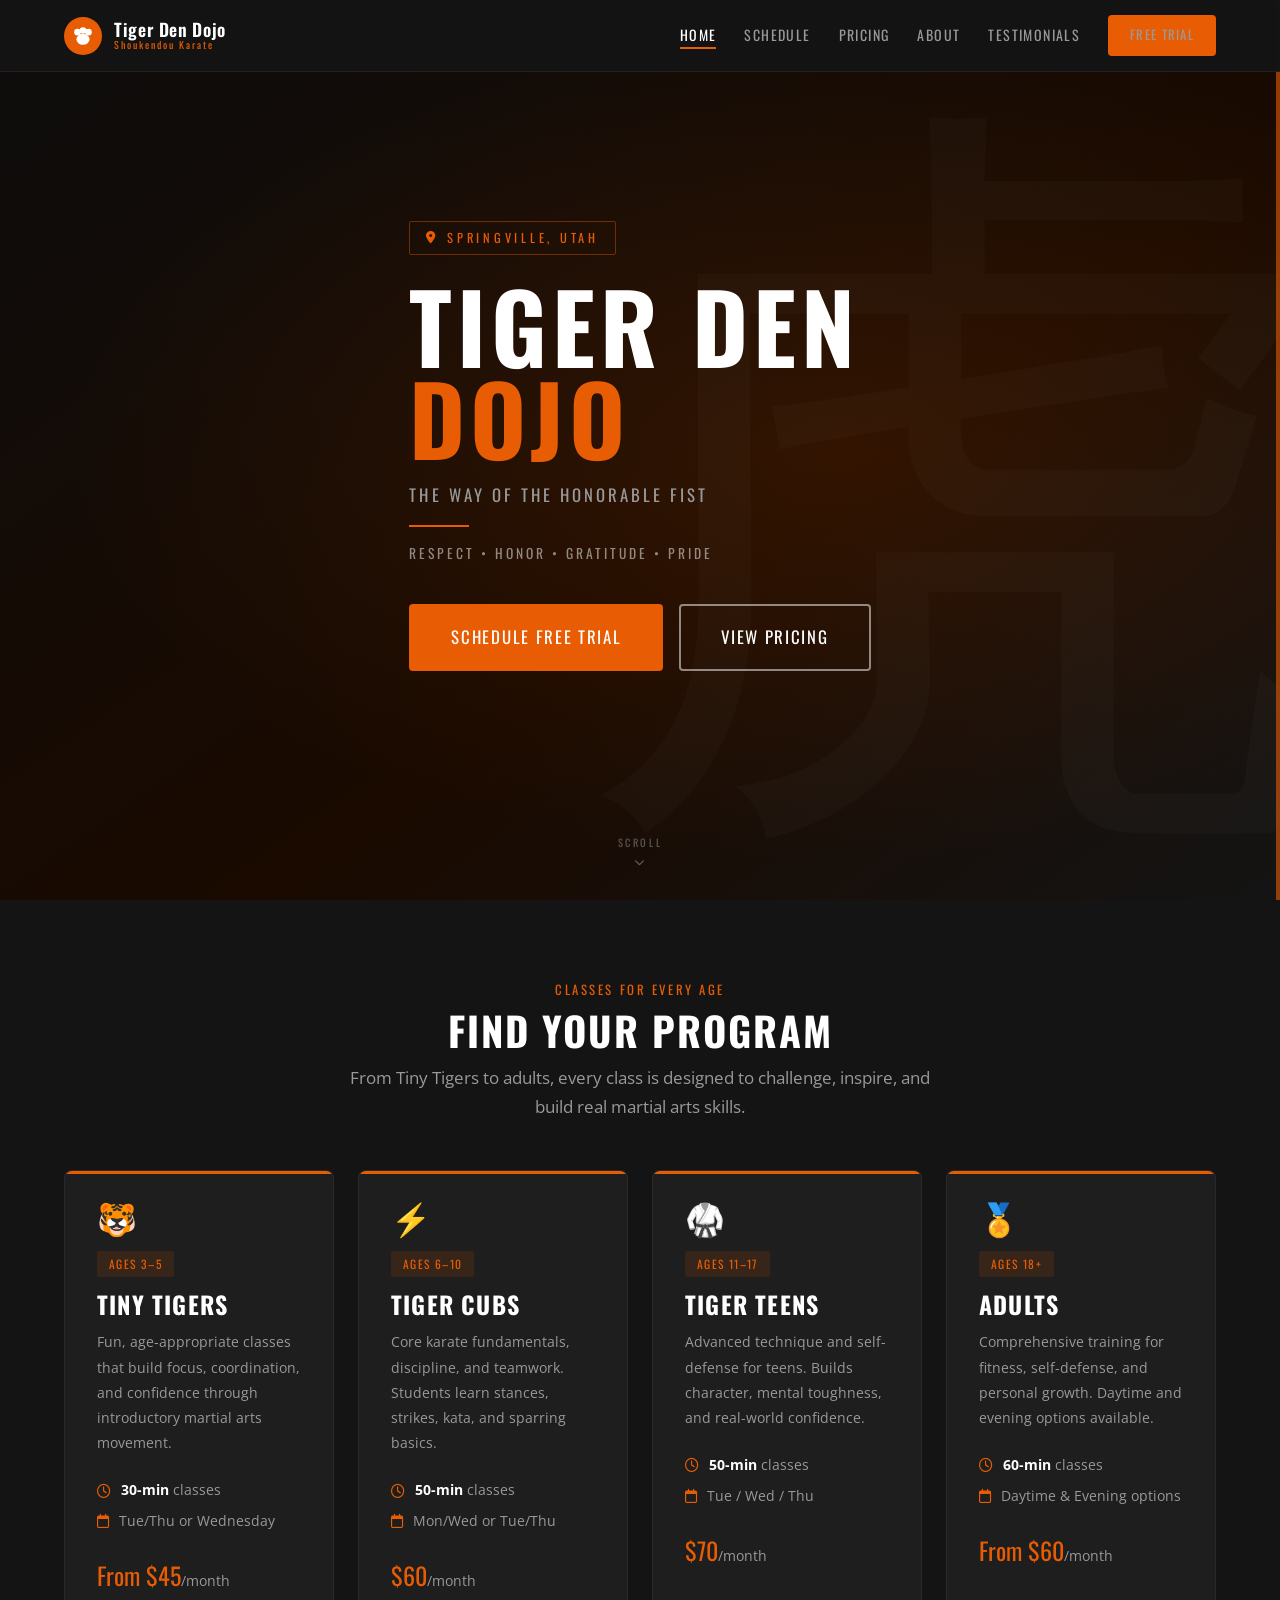
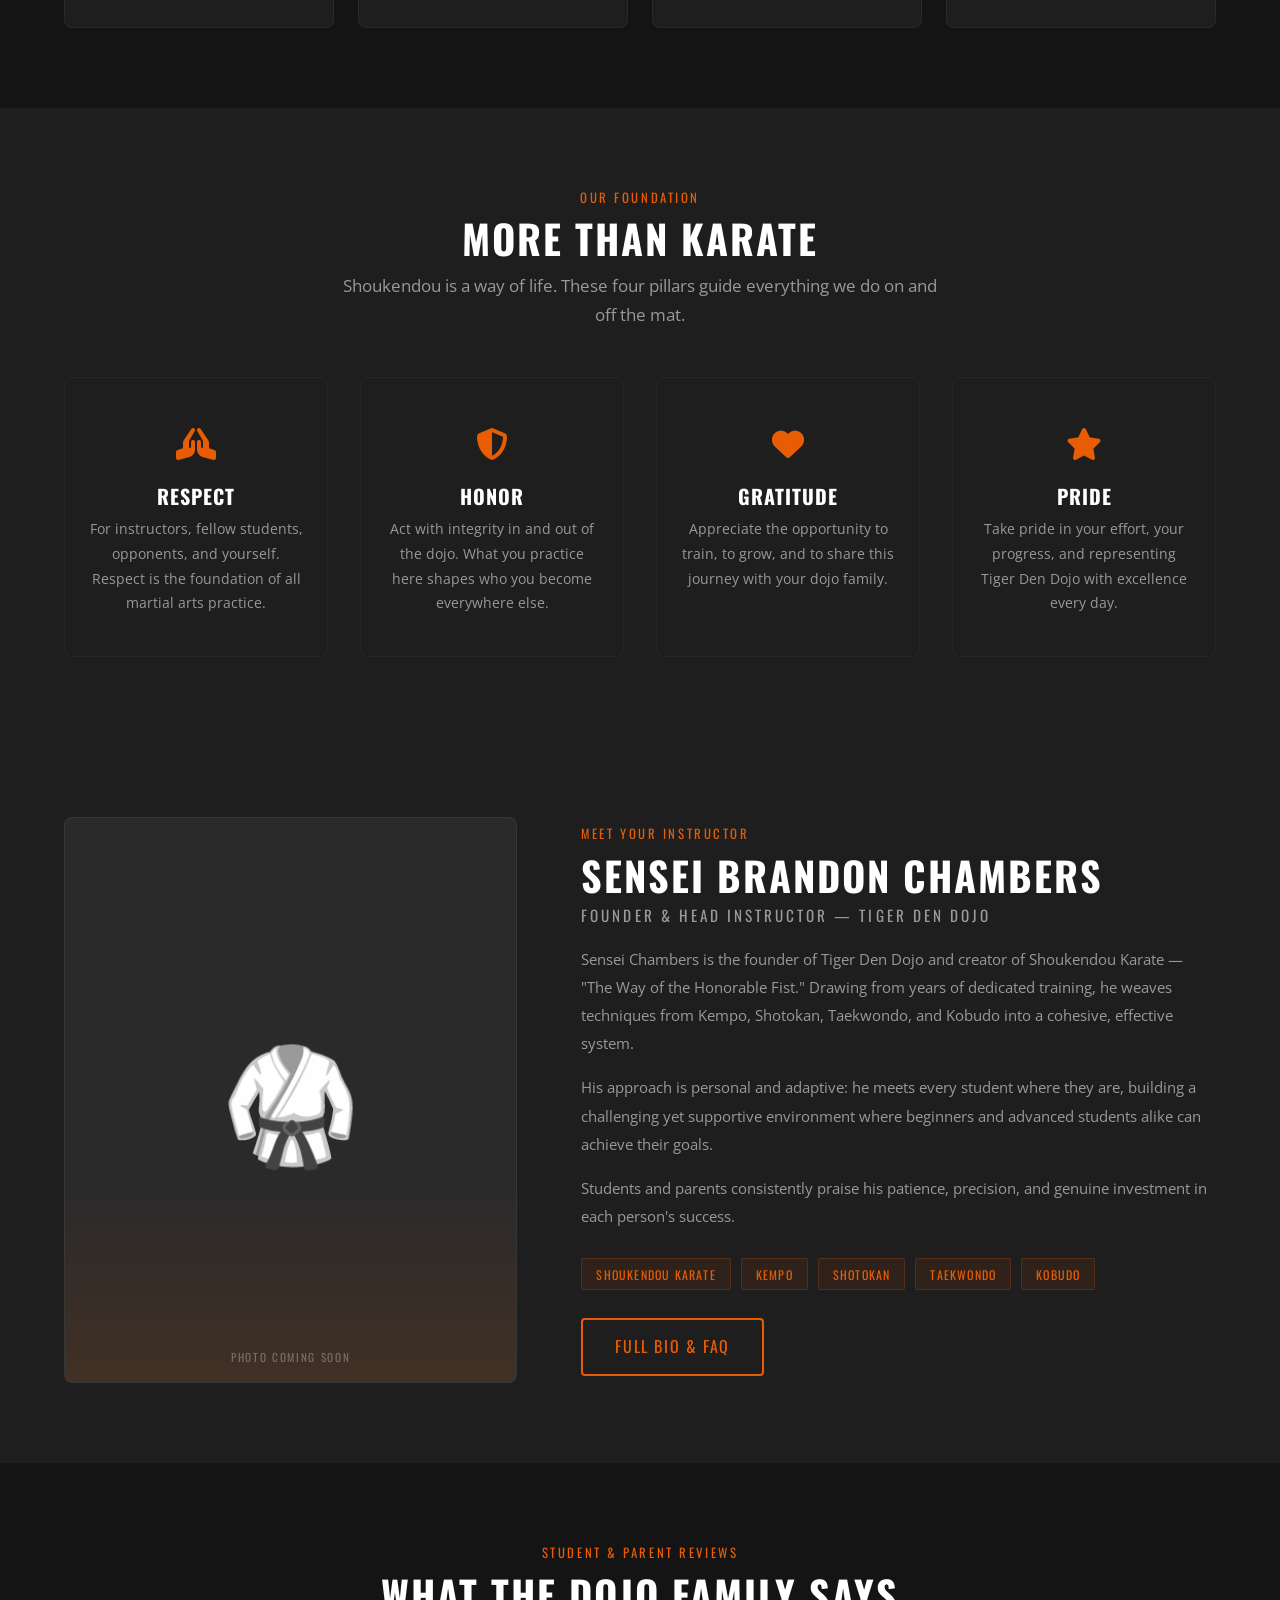
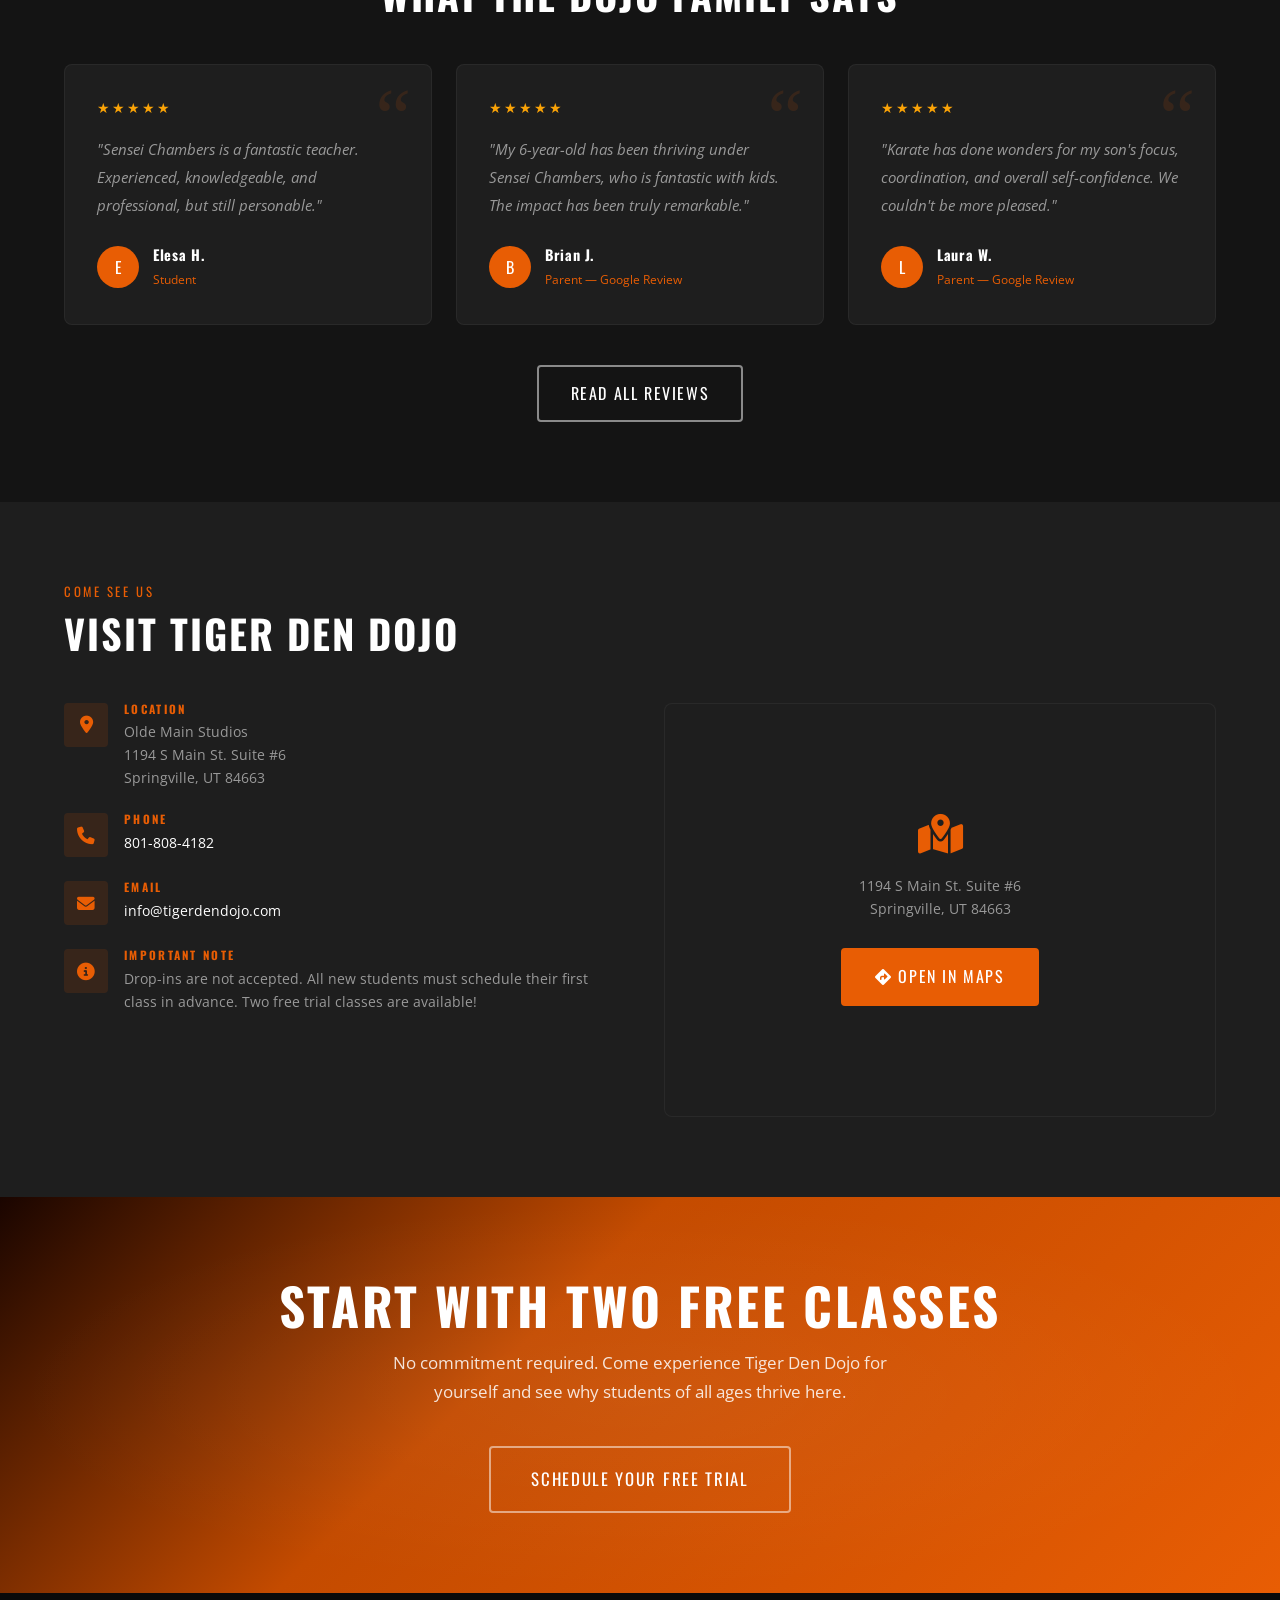
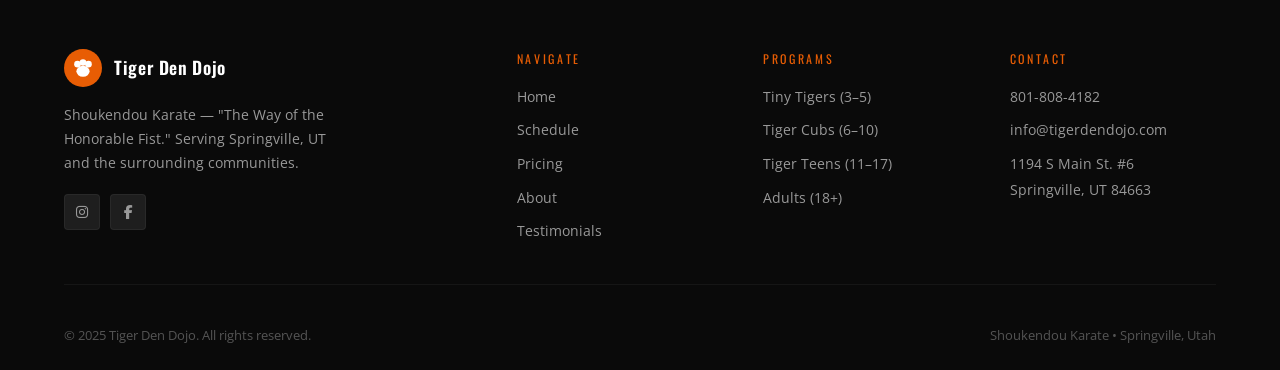
==== index.html @ 3c481b03 "initial website prototype" ====
<!DOCTYPE html>
<html lang="en">
<head>
  <meta charset="UTF-8">
  <meta name="viewport" content="width=device-width, initial-scale=1.0">
  <meta name="description" content="Tiger Den Dojo — Shoukendou Karate in Springville, UT. Classes for ages 3 and up. Two free trial classes. No contracts.">
  <title>Tiger Den Dojo | Shoukendou Karate — Springville, UT</title>
  <link rel="preconnect" href="https://fonts.googleapis.com">
  <link rel="preconnect" href="https://fonts.gstatic.com" crossorigin>
  <link href="https://fonts.googleapis.com/css2?family=Oswald:wght@400;500;600;700&family=Open+Sans:ital,wght@0,400;0,600;1,400&display=swap" rel="stylesheet">
  <link rel="stylesheet" href="https://cdnjs.cloudflare.com/ajax/libs/font-awesome/6.5.0/css/all.min.css">
  <link rel="stylesheet" href="css/style.css">
</head>
<body>

  <!-- ======= NAVBAR ======= -->
  <nav class="navbar">
    <div class="container">
      <a href="index.html" class="logo">
        <div class="logo-icon">
          <svg width="22" height="22" viewBox="0 0 40 40" fill="none" aria-hidden="true">
            <ellipse cx="20" cy="26" rx="12" ry="10" fill="white"/>
            <circle cx="10" cy="13" r="6" fill="white"/>
            <circle cx="20" cy="10" r="6" fill="white"/>
            <circle cx="30" cy="13" r="6" fill="white"/>
          </svg>
        </div>
        <div class="logo-text">
          <span class="logo-name">Tiger Den Dojo</span>
          <span class="logo-sub">Shoukendou Karate</span>
        </div>
      </a>
      <button class="nav-toggle" aria-label="Toggle menu" aria-expanded="false">
        <span></span><span></span><span></span>
      </button>
      <ul class="nav-links">
        <li><a href="index.html">Home</a></li>
        <li><a href="schedule.html">Schedule</a></li>
        <li><a href="pricing.html">Pricing</a></li>
        <li><a href="about.html">About</a></li>
        <li><a href="testimonials.html">Testimonials</a></li>
        <li><a href="schedule.html" class="btn btn-primary">Free Trial</a></li>
      </ul>
    </div>
  </nav>

  <!-- ======= HERO ======= -->
  <section class="hero">
    <div class="hero-bg"></div>
    <div class="hero-stripe"></div>
    <div class="container">
      <div class="hero-content">
        <span class="hero-eyebrow">
          <i class="fa-solid fa-location-dot"></i>
          Springville, Utah
        </span>
        <h1>Tiger Den<br><span class="highlight">Dojo</span></h1>
        <p class="hero-tagline">The Way of the Honorable Fist</p>
        <div class="hero-divider"></div>
        <p class="hero-values">Respect &bull; Honor &bull; Gratitude &bull; Pride</p>
        <div class="hero-ctas">
          <a href="schedule.html" class="btn btn-primary btn-lg">Schedule Free Trial</a>
          <a href="pricing.html" class="btn btn-outline btn-lg">View Pricing</a>
        </div>
      </div>
    </div>
    <div class="hero-scroll" aria-hidden="true">
      <span>Scroll</span>
      <i class="fa-solid fa-chevron-down"></i>
    </div>
  </section>

  <!-- ======= PROGRAMS ======= -->
  <section class="programs">
    <div class="container">
      <div class="section-header centered">
        <span class="section-subtitle">Classes for Every Age</span>
        <h2 class="section-title">Find Your Program</h2>
        <p class="section-lead">From Tiny Tigers to adults, every class is designed to challenge, inspire, and build real martial arts skills.</p>
      </div>
      <div class="programs-grid">

        <div class="program-card">
          <div class="program-icon">🐯</div>
          <span class="program-age">Ages 3–5</span>
          <h3>Tiny Tigers</h3>
          <p>Fun, age-appropriate classes that build focus, coordination, and confidence through introductory martial arts movement.</p>
          <div class="program-details">
            <div class="program-detail">
              <i class="fa-regular fa-clock text-orange"></i>
              <span><strong>30-min</strong> classes</span>
            </div>
            <div class="program-detail">
              <i class="fa-regular fa-calendar text-orange"></i>
              <span>Tue/Thu or Wednesday</span>
            </div>
          </div>
          <div class="program-price">From $45<span>/month</span></div>
        </div>

        <div class="program-card">
          <div class="program-icon">⚡</div>
          <span class="program-age">Ages 6–10</span>
          <h3>Tiger Cubs</h3>
          <p>Core karate fundamentals, discipline, and teamwork. Students learn stances, strikes, kata, and sparring basics.</p>
          <div class="program-details">
            <div class="program-detail">
              <i class="fa-regular fa-clock text-orange"></i>
              <span><strong>50-min</strong> classes</span>
            </div>
            <div class="program-detail">
              <i class="fa-regular fa-calendar text-orange"></i>
              <span>Mon/Wed or Tue/Thu</span>
            </div>
          </div>
          <div class="program-price">$60<span>/month</span></div>
        </div>

        <div class="program-card">
          <div class="program-icon">🥋</div>
          <span class="program-age">Ages 11–17</span>
          <h3>Tiger Teens</h3>
          <p>Advanced technique and self-defense for teens. Builds character, mental toughness, and real-world confidence.</p>
          <div class="program-details">
            <div class="program-detail">
              <i class="fa-regular fa-clock text-orange"></i>
              <span><strong>50-min</strong> classes</span>
            </div>
            <div class="program-detail">
              <i class="fa-regular fa-calendar text-orange"></i>
              <span>Tue / Wed / Thu</span>
            </div>
          </div>
          <div class="program-price">$70<span>/month</span></div>
        </div>

        <div class="program-card">
          <div class="program-icon">🏅</div>
          <span class="program-age">Ages 18+</span>
          <h3>Adults</h3>
          <p>Comprehensive training for fitness, self-defense, and personal growth. Daytime and evening options available.</p>
          <div class="program-details">
            <div class="program-detail">
              <i class="fa-regular fa-clock text-orange"></i>
              <span><strong>60-min</strong> classes</span>
            </div>
            <div class="program-detail">
              <i class="fa-regular fa-calendar text-orange"></i>
              <span>Daytime &amp; Evening options</span>
            </div>
          </div>
          <div class="program-price">From $60<span>/month</span></div>
        </div>

      </div>
    </div>
  </section>

  <!-- ======= VALUES ======= -->
  <section class="values-section">
    <div class="container">
      <div class="section-header centered">
        <span class="section-subtitle">Our Foundation</span>
        <h2 class="section-title">More Than Karate</h2>
        <p class="section-lead">Shoukendou is a way of life. These four pillars guide everything we do on and off the mat.</p>
      </div>
      <div class="values-grid">
        <div class="value-card">
          <div class="value-icon"><i class="fa-solid fa-hands-praying"></i></div>
          <h3>Respect</h3>
          <p>For instructors, fellow students, opponents, and yourself. Respect is the foundation of all martial arts practice.</p>
        </div>
        <div class="value-card">
          <div class="value-icon"><i class="fa-solid fa-shield-halved"></i></div>
          <h3>Honor</h3>
          <p>Act with integrity in and out of the dojo. What you practice here shapes who you become everywhere else.</p>
        </div>
        <div class="value-card">
          <div class="value-icon"><i class="fa-solid fa-heart"></i></div>
          <h3>Gratitude</h3>
          <p>Appreciate the opportunity to train, to grow, and to share this journey with your dojo family.</p>
        </div>
        <div class="value-card">
          <div class="value-icon"><i class="fa-solid fa-star"></i></div>
          <h3>Pride</h3>
          <p>Take pride in your effort, your progress, and representing Tiger Den Dojo with excellence every day.</p>
        </div>
      </div>
    </div>
  </section>

  <!-- ======= INSTRUCTOR ======= -->
  <section class="instructor-section">
    <div class="container">
      <div class="instructor-content">
        <div class="instructor-image" aria-hidden="true">
          <span>🥋</span>
          <span class="instructor-image-caption">Photo Coming Soon</span>
        </div>
        <div class="instructor-bio">
          <span class="section-subtitle">Meet Your Instructor</span>
          <h2>Sensei Brandon Chambers</h2>
          <p class="instructor-title">Founder &amp; Head Instructor — Tiger Den Dojo</p>
          <p>Sensei Chambers is the founder of Tiger Den Dojo and creator of Shoukendou Karate — "The Way of the Honorable Fist." Drawing from years of dedicated training, he weaves techniques from Kempo, Shotokan, Taekwondo, and Kobudo into a cohesive, effective system.</p>
          <p>His approach is personal and adaptive: he meets every student where they are, building a challenging yet supportive environment where beginners and advanced students alike can achieve their goals.</p>
          <p>Students and parents consistently praise his patience, precision, and genuine investment in each person's success.</p>
          <div class="credentials">
            <span class="credential">Shoukendou Karate</span>
            <span class="credential">Kempo</span>
            <span class="credential">Shotokan</span>
            <span class="credential">Taekwondo</span>
            <span class="credential">Kobudo</span>
          </div>
          <a href="about.html" class="btn btn-outline-orange" style="margin-top:1.75rem; display:inline-block;">Full Bio &amp; FAQ</a>
        </div>
      </div>
    </div>
  </section>

  <!-- ======= TESTIMONIALS PREVIEW ======= -->
  <section class="testimonials">
    <div class="container">
      <div class="section-header centered">
        <span class="section-subtitle">Student &amp; Parent Reviews</span>
        <h2 class="section-title">What the Dojo Family Says</h2>
      </div>
      <div class="testimonials-grid">
        <div class="testimonial-card">
          <div class="stars">★★★★★</div>
          <p class="testimonial-text">"Sensei Chambers is a fantastic teacher. Experienced, knowledgeable, and professional, but still personable."</p>
          <div class="testimonial-author">
            <div class="author-avatar">E</div>
            <div class="author-info"><strong>Elesa H.</strong><span>Student</span></div>
          </div>
        </div>
        <div class="testimonial-card">
          <div class="stars">★★★★★</div>
          <p class="testimonial-text">"My 6-year-old has been thriving under Sensei Chambers, who is fantastic with kids. The impact has been truly remarkable."</p>
          <div class="testimonial-author">
            <div class="author-avatar">B</div>
            <div class="author-info"><strong>Brian J.</strong><span>Parent — Google Review</span></div>
          </div>
        </div>
        <div class="testimonial-card">
          <div class="stars">★★★★★</div>
          <p class="testimonial-text">"Karate has done wonders for my son's focus, coordination, and overall self-confidence. We couldn't be more pleased."</p>
          <div class="testimonial-author">
            <div class="author-avatar">L</div>
            <div class="author-info"><strong>Laura W.</strong><span>Parent — Google Review</span></div>
          </div>
        </div>
      </div>
      <div class="text-center" style="margin-top:2.5rem;">
        <a href="testimonials.html" class="btn btn-outline">Read All Reviews</a>
      </div>
    </div>
  </section>

  <!-- ======= CONTACT ======= -->
  <section class="bg-dark-2" style="padding:5rem 0;">
    <div class="container">
      <div class="section-header">
        <span class="section-subtitle">Come See Us</span>
        <h2 class="section-title">Visit Tiger Den Dojo</h2>
      </div>
      <div class="contact-grid">
        <div class="contact-info">
          <div class="contact-item">
            <div class="contact-icon"><i class="fa-solid fa-location-dot"></i></div>
            <div>
              <h4>Location</h4>
              <p>Olde Main Studios<br>1194 S Main St. Suite #6<br>Springville, UT 84663</p>
            </div>
          </div>
          <div class="contact-item">
            <div class="contact-icon"><i class="fa-solid fa-phone"></i></div>
            <div>
              <h4>Phone</h4>
              <p><a href="tel:8018084182">801-808-4182</a></p>
            </div>
          </div>
          <div class="contact-item">
            <div class="contact-icon"><i class="fa-solid fa-envelope"></i></div>
            <div>
              <h4>Email</h4>
              <p><a href="mailto:info@tigerdendojo.com">info@tigerdendojo.com</a></p>
            </div>
          </div>
          <div class="contact-item">
            <div class="contact-icon"><i class="fa-solid fa-circle-info"></i></div>
            <div>
              <h4>Important Note</h4>
              <p>Drop-ins are not accepted. All new students must schedule their first class in advance. Two free trial classes are available!</p>
            </div>
          </div>
        </div>
        <div class="map-placeholder">
          <i class="fa-solid fa-map-location-dot" style="font-size:2.5rem; color:var(--orange);"></i>
          <p style="margin-top:0.75rem;">1194 S Main St. Suite #6<br>Springville, UT 84663</p>
          <a href="https://maps.google.com/?q=1194+S+Main+St+Suite+6+Springville+UT+84663" target="_blank" rel="noopener" class="btn btn-primary" style="margin-top:1.25rem;">
            <i class="fa-solid fa-diamond-turn-right"></i> Open in Maps
          </a>
        </div>
      </div>
    </div>
  </section>

  <!-- ======= FREE TRIAL CTA ======= -->
  <section class="cta-section">
    <div class="container">
      <h2>Start with Two Free Classes</h2>
      <p>No commitment required. Come experience Tiger Den Dojo for yourself and see why students of all ages thrive here.</p>
      <a href="schedule.html" class="btn btn-outline btn-lg">Schedule Your Free Trial</a>
    </div>
  </section>

  <!-- ======= FOOTER ======= -->
  <footer class="footer">
    <div class="container">
      <div class="footer-grid">
        <div class="footer-brand">
          <a href="index.html" class="logo">
            <div class="logo-icon">
              <svg width="22" height="22" viewBox="0 0 40 40" fill="none" aria-hidden="true">
                <ellipse cx="20" cy="26" rx="12" ry="10" fill="white"/>
                <circle cx="10" cy="13" r="6" fill="white"/>
                <circle cx="20" cy="10" r="6" fill="white"/>
                <circle cx="30" cy="13" r="6" fill="white"/>
              </svg>
            </div>
            <div class="logo-text">
              <span class="logo-name">Tiger Den Dojo</span>
            </div>
          </a>
          <p>Shoukendou Karate — "The Way of the Honorable Fist." Serving Springville, UT and the surrounding communities.</p>
          <div class="footer-social">
            <a href="#" class="social-link" aria-label="Instagram"><i class="fa-brands fa-instagram"></i></a>
            <a href="#" class="social-link" aria-label="Facebook"><i class="fa-brands fa-facebook-f"></i></a>
          </div>
        </div>
        <div>
          <p class="footer-heading">Navigate</p>
          <ul class="footer-links">
            <li><a href="index.html">Home</a></li>
            <li><a href="schedule.html">Schedule</a></li>
            <li><a href="pricing.html">Pricing</a></li>
            <li><a href="about.html">About</a></li>
            <li><a href="testimonials.html">Testimonials</a></li>
          </ul>
        </div>
        <div>
          <p class="footer-heading">Programs</p>
          <ul class="footer-links">
            <li><a href="schedule.html">Tiny Tigers (3–5)</a></li>
            <li><a href="schedule.html">Tiger Cubs (6–10)</a></li>
            <li><a href="schedule.html">Tiger Teens (11–17)</a></li>
            <li><a href="schedule.html">Adults (18+)</a></li>
          </ul>
        </div>
        <div>
          <p class="footer-heading">Contact</p>
          <ul class="footer-links">
            <li><a href="tel:8018084182">801-808-4182</a></li>
            <li><a href="mailto:info@tigerdendojo.com">info@tigerdendojo.com</a></li>
            <li><a href="https://maps.google.com/?q=1194+S+Main+St+Suite+6+Springville+UT+84663" target="_blank" rel="noopener">1194 S Main St. #6<br>Springville, UT 84663</a></li>
          </ul>
        </div>
      </div>
      <div class="footer-bottom">
        <p>&copy; 2025 Tiger Den Dojo. All rights reserved.</p>
        <p>Shoukendou Karate &bull; Springville, Utah</p>
      </div>
    </div>
  </footer>

  <script src="js/main.js"></script>
</body>
</html>
---- css/style.css ----
/* === VARIABLES === */
:root {
  --orange: #E85D04;
  --orange-light: #F48C06;
  --orange-dark: #C44B00;
  --gold: #FAA307;
  --dark: #141414;
  --dark-2: #1E1E1E;
  --dark-3: #2A2A2A;
  --white: #FFFFFF;
  --gray: #999999;
  --light-gray: #F5F5F0;

  --font-heading: 'Oswald', sans-serif;
  --font-body: 'Open Sans', sans-serif;

  --max-width: 1200px;
  --nav-height: 72px;

  --shadow: 0 4px 20px rgba(0, 0, 0, 0.3);
  --shadow-orange: 0 4px 20px rgba(232, 93, 4, 0.3);

  --radius: 4px;
  --radius-lg: 8px;
  --transition: 0.3s ease;
}

/* === RESET === */
*,
*::before,
*::after {
  box-sizing: border-box;
  margin: 0;
  padding: 0;
}

html {
  scroll-behavior: smooth;
}

body {
  font-family: var(--font-body);
  background: var(--dark);
  color: var(--white);
  line-height: 1.6;
}

a {
  color: inherit;
  text-decoration: none;
}

img {
  max-width: 100%;
  display: block;
}

ul {
  list-style: none;
}

/* === TYPOGRAPHY === */
h1, h2, h3, h4, h5, h6 {
  font-family: var(--font-heading);
  text-transform: uppercase;
  letter-spacing: 0.05em;
  line-height: 1.1;
}

.section-title {
  font-size: 2.5rem;
  color: var(--white);
  margin-bottom: 0.75rem;
}

.section-subtitle {
  color: var(--orange);
  font-family: var(--font-heading);
  text-transform: uppercase;
  letter-spacing: 0.2em;
  font-size: 0.8rem;
  display: block;
  margin-bottom: 0.5rem;
}

.section-lead {
  color: var(--gray);
  max-width: 600px;
  margin-bottom: 2rem;
  font-size: 1.05rem;
  line-height: 1.7;
}

/* === LAYOUT === */
.container {
  max-width: var(--max-width);
  margin: 0 auto;
  padding: 0 1.5rem;
}

section {
  padding: 5rem 0;
}

.section-header {
  margin-bottom: 3rem;
}

.section-header.centered {
  text-align: center;
}

.section-header.centered .section-lead {
  margin: 0 auto 2rem;
}

/* === BUTTONS === */
.btn {
  display: inline-block;
  padding: 0.875rem 2rem;
  font-family: var(--font-heading);
  font-size: 1rem;
  text-transform: uppercase;
  letter-spacing: 0.1em;
  border-radius: var(--radius);
  transition: var(--transition);
  cursor: pointer;
  border: 2px solid transparent;
  white-space: nowrap;
}

.btn-primary {
  background: var(--orange);
  color: var(--white);
  border-color: var(--orange);
}

.btn-primary:hover {
  background: var(--orange-dark);
  border-color: var(--orange-dark);
  transform: translateY(-2px);
  box-shadow: var(--shadow-orange);
}

.btn-outline {
  background: transparent;
  color: var(--white);
  border-color: rgba(255, 255, 255, 0.5);
}

.btn-outline:hover {
  background: var(--white);
  color: var(--dark);
  border-color: var(--white);
  transform: translateY(-2px);
}

.btn-outline-orange {
  background: transparent;
  color: var(--orange);
  border-color: var(--orange);
}

.btn-outline-orange:hover {
  background: var(--orange);
  color: var(--white);
  transform: translateY(-2px);
}

.btn-lg {
  padding: 1.125rem 2.5rem;
  font-size: 1.05rem;
}

/* === NAVBAR === */
.navbar {
  position: fixed;
  top: 0;
  left: 0;
  right: 0;
  z-index: 1000;
  background: rgba(20, 20, 20, 0.97);
  backdrop-filter: blur(12px);
  border-bottom: 1px solid rgba(255, 255, 255, 0.06);
  height: var(--nav-height);
  transition: box-shadow var(--transition);
}

.navbar.scrolled {
  box-shadow: 0 2px 20px rgba(0, 0, 0, 0.4);
}

.navbar .container {
  display: flex;
  align-items: center;
  justify-content: space-between;
  height: 100%;
}

.logo {
  display: flex;
  align-items: center;
  gap: 0.75rem;
}

.logo-icon {
  width: 38px;
  height: 38px;
  background: var(--orange);
  border-radius: 50%;
  display: flex;
  align-items: center;
  justify-content: center;
  flex-shrink: 0;
}

.logo-text {
  font-family: var(--font-heading);
  letter-spacing: 0.04em;
  line-height: 1.1;
}

.logo-text .logo-name {
  display: block;
  font-size: 1.1rem;
  font-weight: 600;
}

.logo-text .logo-sub {
  display: block;
  font-size: 0.62rem;
  color: var(--orange);
  letter-spacing: 0.2em;
}

.nav-links {
  display: flex;
  align-items: center;
  gap: 1.75rem;
}

.nav-links a {
  font-family: var(--font-heading);
  font-size: 0.875rem;
  text-transform: uppercase;
  letter-spacing: 0.1em;
  color: var(--gray);
  transition: var(--transition);
  position: relative;
}

.nav-links a::after {
  content: '';
  position: absolute;
  bottom: -4px;
  left: 0;
  right: 0;
  height: 2px;
  background: var(--orange);
  transform: scaleX(0);
  transition: var(--transition);
}

.nav-links a:hover,
.nav-links a.active {
  color: var(--white);
}

.nav-links a:hover::after,
.nav-links a.active::after {
  transform: scaleX(1);
}

.nav-links .btn {
  padding: 0.5rem 1.25rem;
  font-size: 0.8rem;
}

.nav-links .btn::after {
  display: none;
}

.nav-toggle {
  display: none;
  flex-direction: column;
  gap: 5px;
  cursor: pointer;
  background: none;
  border: none;
  padding: 6px;
}

.nav-toggle span {
  display: block;
  width: 24px;
  height: 2px;
  background: var(--white);
  transition: var(--transition);
  transform-origin: center;
}

.nav-toggle.active span:nth-child(1) {
  transform: translateY(7px) rotate(45deg);
}

.nav-toggle.active span:nth-child(2) {
  opacity: 0;
  transform: scaleX(0);
}

.nav-toggle.active span:nth-child(3) {
  transform: translateY(-7px) rotate(-45deg);
}

/* === HERO === */
.hero {
  min-height: 100vh;
  display: flex;
  align-items: center;
  position: relative;
  overflow: hidden;
  padding-top: var(--nav-height);
}

.hero-bg {
  position: absolute;
  inset: 0;
  background: linear-gradient(145deg, #0d0d0d 0%, #1a0a00 60%, #141414 100%);
}

.hero-bg::before {
  content: '';
  position: absolute;
  inset: 0;
  background: radial-gradient(ellipse at 65% 50%, rgba(232, 93, 4, 0.12) 0%, transparent 65%);
}

.hero-bg::after {
  content: '虎';
  position: absolute;
  right: -5%;
  top: 50%;
  transform: translateY(-50%);
  font-size: 60vw;
  color: rgba(255, 255, 255, 0.018);
  line-height: 1;
  pointer-events: none;
  user-select: none;
}

.hero-stripe {
  position: absolute;
  top: 0;
  right: 0;
  bottom: 0;
  width: 4px;
  background: var(--orange);
  opacity: 0.6;
}

.hero .container {
  position: relative;
  z-index: 1;
}

.hero-content {
  max-width: 680px;
}

.hero-eyebrow {
  display: inline-flex;
  align-items: center;
  gap: 0.5rem;
  font-family: var(--font-heading);
  font-size: 0.78rem;
  text-transform: uppercase;
  letter-spacing: 0.3em;
  color: var(--orange);
  margin-bottom: 1.5rem;
  padding: 0.4rem 1rem;
  border: 1px solid rgba(232, 93, 4, 0.4);
  border-radius: 2px;
}

.hero h1 {
  font-size: clamp(3.5rem, 7.5vw, 6.5rem);
  font-weight: 700;
  line-height: 0.95;
  margin-bottom: 1.25rem;
}

.hero h1 .highlight {
  color: var(--orange);
  display: block;
}

.hero-tagline {
  font-family: var(--font-heading);
  font-size: 1.05rem;
  color: var(--gray);
  letter-spacing: 0.18em;
  text-transform: uppercase;
  margin-bottom: 1rem;
}

.hero-divider {
  width: 60px;
  height: 2px;
  background: var(--orange);
  margin-bottom: 1rem;
}

.hero-values {
  font-family: var(--font-heading);
  font-size: 0.85rem;
  letter-spacing: 0.22em;
  color: rgba(255, 255, 255, 0.5);
  text-transform: uppercase;
  margin-bottom: 2.5rem;
}

.hero-ctas {
  display: flex;
  gap: 1rem;
  flex-wrap: wrap;
}

.hero-scroll {
  position: absolute;
  bottom: 2rem;
  left: 50%;
  transform: translateX(-50%);
  display: flex;
  flex-direction: column;
  align-items: center;
  gap: 0.4rem;
  font-family: var(--font-heading);
  font-size: 0.65rem;
  letter-spacing: 0.25em;
  color: rgba(255, 255, 255, 0.3);
  text-transform: uppercase;
  animation: scrollBounce 2.2s ease-in-out infinite;
}

@keyframes scrollBounce {
  0%, 100% { transform: translateX(-50%) translateY(0); }
  50% { transform: translateX(-50%) translateY(8px); }
}

/* === PAGE HERO (inner pages) === */
.page-hero {
  padding: calc(var(--nav-height) + 3rem) 0 3.5rem;
  background: var(--dark-2);
  position: relative;
  overflow: hidden;
}

.page-hero::before {
  content: '';
  position: absolute;
  inset: 0;
  background: radial-gradient(ellipse at 50% 0%, rgba(232, 93, 4, 0.08) 0%, transparent 65%);
}

.page-hero .container {
  position: relative;
  z-index: 1;
}

.page-hero h1 {
  font-size: clamp(2.5rem, 5vw, 4rem);
  margin-bottom: 0.75rem;
}

.page-hero .lead {
  color: var(--gray);
  font-size: 1.05rem;
  max-width: 520px;
  line-height: 1.7;
}

.breadcrumb {
  display: flex;
  gap: 0.5rem;
  align-items: center;
  font-family: var(--font-heading);
  font-size: 0.75rem;
  letter-spacing: 0.1em;
  text-transform: uppercase;
  color: var(--gray);
  margin-bottom: 1.25rem;
}

.breadcrumb a {
  color: var(--orange);
  transition: var(--transition);
}

.breadcrumb a:hover {
  color: var(--orange-light);
}

/* === PROGRAMS === */
.programs-grid {
  display: grid;
  grid-template-columns: repeat(auto-fit, minmax(260px, 1fr));
  gap: 1.5rem;
}

.program-card {
  background: var(--dark-2);
  border: 1px solid rgba(255, 255, 255, 0.05);
  border-radius: var(--radius-lg);
  padding: 2rem;
  position: relative;
  overflow: hidden;
  transition: transform var(--transition), box-shadow var(--transition), border-color var(--transition);
}

.program-card::before {
  content: '';
  position: absolute;
  top: 0;
  left: 0;
  right: 0;
  height: 3px;
  background: var(--orange);
}

.program-card:hover {
  transform: translateY(-5px);
  border-color: rgba(232, 93, 4, 0.25);
  box-shadow: 0 10px 35px rgba(0, 0, 0, 0.35);
}

.program-icon {
  font-size: 2rem;
  margin-bottom: 1rem;
  line-height: 1;
}

.program-age {
  display: inline-block;
  background: rgba(232, 93, 4, 0.12);
  color: var(--orange);
  font-family: var(--font-heading);
  font-size: 0.72rem;
  letter-spacing: 0.12em;
  text-transform: uppercase;
  padding: 0.25rem 0.75rem;
  border-radius: 2px;
  margin-bottom: 0.875rem;
}

.program-card h3 {
  font-size: 1.5rem;
  margin-bottom: 0.75rem;
}

.program-card p {
  color: var(--gray);
  font-size: 0.9rem;
  line-height: 1.75;
  margin-bottom: 1.5rem;
}

.program-details {
  display: flex;
  flex-direction: column;
  gap: 0.5rem;
  margin-bottom: 1.5rem;
}

.program-detail {
  display: flex;
  align-items: center;
  gap: 0.625rem;
  font-size: 0.875rem;
  color: var(--gray);
}

.program-detail strong {
  color: var(--white);
}

.program-price {
  font-family: var(--font-heading);
  font-size: 1.5rem;
  color: var(--orange);
}

.program-price span {
  font-size: 0.85rem;
  color: var(--gray);
  font-family: var(--font-body);
}

/* === VALUES === */
.values-section {
  background: var(--dark-2);
}

.values-grid {
  display: grid;
  grid-template-columns: repeat(auto-fit, minmax(200px, 1fr));
  gap: 2rem;
}

.value-card {
  text-align: center;
  padding: 2.5rem 1.5rem;
  border-radius: var(--radius-lg);
  border: 1px solid rgba(255, 255, 255, 0.04);
  transition: border-color var(--transition), background var(--transition);
}

.value-card:hover {
  border-color: rgba(232, 93, 4, 0.2);
  background: rgba(232, 93, 4, 0.04);
}

.value-icon {
  font-size: 2rem;
  margin-bottom: 1rem;
  color: var(--orange);
}

.value-card h3 {
  font-size: 1.25rem;
  margin-bottom: 0.625rem;
}

.value-card p {
  color: var(--gray);
  font-size: 0.88rem;
  line-height: 1.75;
}

/* === INSTRUCTOR === */
.instructor-section {
  background: var(--dark-2);
}

.instructor-content {
  display: grid;
  grid-template-columns: 1fr 1.4fr;
  gap: 4rem;
  align-items: center;
}

.instructor-image {
  background: var(--dark-3);
  border-radius: var(--radius-lg);
  aspect-ratio: 4 / 5;
  display: flex;
  align-items: center;
  justify-content: center;
  font-size: 7rem;
  border: 1px solid rgba(255, 255, 255, 0.06);
  position: relative;
  overflow: hidden;
}

.instructor-image::after {
  content: '';
  position: absolute;
  bottom: 0;
  left: 0;
  right: 0;
  height: 35%;
  background: linear-gradient(to top, rgba(232, 93, 4, 0.12), transparent);
}

.instructor-image-caption {
  position: absolute;
  bottom: 1rem;
  left: 50%;
  transform: translateX(-50%);
  font-family: var(--font-heading);
  font-size: 0.7rem;
  letter-spacing: 0.15em;
  color: rgba(255, 255, 255, 0.3);
  text-transform: uppercase;
  white-space: nowrap;
  z-index: 1;
}

.instructor-bio .section-subtitle {
  margin-bottom: 0.5rem;
}

.instructor-bio h2 {
  font-size: 2.5rem;
  margin-bottom: 0.25rem;
}

.instructor-title {
  font-family: var(--font-heading);
  font-size: 0.8rem;
  letter-spacing: 0.2em;
  color: var(--gray);
  text-transform: uppercase;
  margin-bottom: 1.75rem;
}

.instructor-bio p {
  color: var(--gray);
  line-height: 1.85;
  margin-bottom: 1rem;
  font-size: 0.95rem;
}

.credentials {
  display: flex;
  flex-wrap: wrap;
  gap: 0.625rem;
  margin-top: 1.75rem;
}

.credential {
  background: rgba(232, 93, 4, 0.08);
  border: 1px solid rgba(232, 93, 4, 0.2);
  color: var(--orange);
  font-family: var(--font-heading);
  font-size: 0.75rem;
  letter-spacing: 0.1em;
  text-transform: uppercase;
  padding: 0.35rem 0.875rem;
  border-radius: 2px;
}

/* === TESTIMONIALS === */
.testimonials-grid {
  display: grid;
  grid-template-columns: repeat(auto-fit, minmax(300px, 1fr));
  gap: 1.5rem;
}

.testimonial-card {
  background: var(--dark-2);
  border: 1px solid rgba(255, 255, 255, 0.05);
  border-radius: var(--radius-lg);
  padding: 2rem;
  position: relative;
  transition: border-color var(--transition), box-shadow var(--transition);
}

.testimonial-card:hover {
  border-color: rgba(232, 93, 4, 0.2);
  box-shadow: 0 6px 25px rgba(0, 0, 0, 0.2);
}

.testimonial-card::before {
  content: '\201C';
  position: absolute;
  top: 0.75rem;
  right: 1.25rem;
  font-size: 5rem;
  color: var(--orange);
  opacity: 0.12;
  font-family: Georgia, serif;
  line-height: 1;
  pointer-events: none;
}

.stars {
  color: var(--gold);
  font-size: 0.85rem;
  letter-spacing: 2px;
  margin-bottom: 1rem;
}

.testimonial-text {
  color: var(--gray);
  font-style: italic;
  line-height: 1.85;
  margin-bottom: 1.5rem;
  font-size: 0.95rem;
}

.testimonial-author {
  display: flex;
  align-items: center;
  gap: 0.875rem;
}

.author-avatar {
  width: 42px;
  height: 42px;
  background: var(--orange);
  border-radius: 50%;
  display: flex;
  align-items: center;
  justify-content: center;
  font-family: var(--font-heading);
  font-size: 1rem;
  color: var(--white);
  flex-shrink: 0;
}

.author-info strong {
  display: block;
  font-size: 0.9rem;
  font-family: var(--font-heading);
  letter-spacing: 0.05em;
}

.author-info span {
  font-size: 0.78rem;
  color: var(--orange);
}

.source-badge {
  display: inline-flex;
  align-items: center;
  gap: 0.375rem;
  font-size: 0.72rem;
  color: var(--gray);
  margin-top: 0.5rem;
}

/* === PRICING === */
.pricing-grid {
  display: grid;
  grid-template-columns: repeat(auto-fit, minmax(280px, 1fr));
  gap: 1.5rem;
  align-items: start;
}

.pricing-card {
  background: var(--dark-2);
  border: 1px solid rgba(255, 255, 255, 0.06);
  border-radius: var(--radius-lg);
  padding: 2rem;
  position: relative;
  transition: transform var(--transition), box-shadow var(--transition), border-color var(--transition);
}

.pricing-card.featured {
  border-color: var(--orange);
}

.pricing-card.featured::before {
  content: 'MOST POPULAR';
  position: absolute;
  top: -13px;
  left: 50%;
  transform: translateX(-50%);
  background: var(--orange);
  color: var(--white);
  font-family: var(--font-heading);
  font-size: 0.65rem;
  letter-spacing: 0.18em;
  padding: 0.3rem 1rem;
  border-radius: 2px;
  white-space: nowrap;
}

.pricing-card:hover {
  transform: translateY(-4px);
  box-shadow: 0 10px 35px rgba(0, 0, 0, 0.3);
  border-color: rgba(232, 93, 4, 0.3);
}

.pricing-header {
  margin-bottom: 1.5rem;
  padding-bottom: 1.5rem;
  border-bottom: 1px solid rgba(255, 255, 255, 0.05);
}

.pricing-age {
  display: inline-block;
  background: rgba(232, 93, 4, 0.12);
  color: var(--orange);
  font-family: var(--font-heading);
  font-size: 0.72rem;
  letter-spacing: 0.12em;
  text-transform: uppercase;
  padding: 0.25rem 0.75rem;
  border-radius: 2px;
  margin-bottom: 0.75rem;
}

.pricing-header h3 {
  font-size: 1.5rem;
  margin-bottom: 0.25rem;
}

.pricing-duration {
  color: var(--gray);
  font-size: 0.85rem;
}

.pricing-amount {
  margin: 1.5rem 0;
  display: flex;
  align-items: baseline;
  gap: 0.25rem;
}

.price-prefix {
  font-family: var(--font-heading);
  font-size: 1.25rem;
  color: var(--gray);
}

.price-value {
  font-family: var(--font-heading);
  font-size: 3.25rem;
  color: var(--white);
  line-height: 1;
}

.price-period {
  font-size: 0.85rem;
  color: var(--gray);
}

.pricing-options {
  margin-bottom: 1.5rem;
}

.pricing-option {
  display: flex;
  justify-content: space-between;
  align-items: center;
  padding: 0.625rem 0;
  border-bottom: 1px solid rgba(255, 255, 255, 0.04);
  font-size: 0.875rem;
}

.pricing-option:last-child {
  border-bottom: none;
}

.pricing-option .option-label {
  color: var(--gray);
}

.pricing-option .option-price {
  font-family: var(--font-heading);
  color: var(--orange);
  font-size: 1rem;
}

.pricing-features {
  list-style: none;
  margin-bottom: 2rem;
}

.pricing-features li {
  padding: 0.5rem 0;
  font-size: 0.875rem;
  color: var(--gray);
  display: flex;
  align-items: flex-start;
  gap: 0.625rem;
  border-bottom: 1px solid rgba(255, 255, 255, 0.03);
}

.pricing-features li:last-child {
  border-bottom: none;
}

.pricing-features li .check {
  color: var(--orange);
  flex-shrink: 0;
  margin-top: 1px;
}

/* === ADDITIONAL COSTS TABLE === */
.costs-table {
  width: 100%;
  border-collapse: collapse;
  margin-top: 1rem;
}

.costs-table th {
  background: var(--dark-3);
  font-family: var(--font-heading);
  font-size: 0.8rem;
  letter-spacing: 0.12em;
  text-transform: uppercase;
  padding: 0.875rem 1.25rem;
  text-align: left;
  color: var(--orange);
}

.costs-table td {
  padding: 0.875rem 1.25rem;
  border-bottom: 1px solid rgba(255, 255, 255, 0.04);
  font-size: 0.9rem;
  color: var(--gray);
}

.costs-table tr:hover td {
  background: rgba(255, 255, 255, 0.02);
}

.costs-table td:last-child {
  text-align: right;
  color: var(--white);
  font-family: var(--font-heading);
  font-size: 0.95rem;
}

/* === SCHEDULE === */
.schedule-wrapper {
  overflow-x: auto;
  -webkit-overflow-scrolling: touch;
  border-radius: var(--radius-lg);
  border: 1px solid rgba(255, 255, 255, 0.05);
}

.schedule-table {
  width: 100%;
  min-width: 680px;
  border-collapse: collapse;
}

.schedule-table th {
  background: var(--dark-3);
  font-family: var(--font-heading);
  font-size: 0.8rem;
  letter-spacing: 0.12em;
  text-transform: uppercase;
  padding: 1rem 1.25rem;
  text-align: left;
  color: var(--orange);
  border-bottom: 2px solid rgba(232, 93, 4, 0.3);
}

.schedule-table th:first-child {
  color: var(--gray);
}

.schedule-table td {
  padding: 0.875rem 1.25rem;
  border-bottom: 1px solid rgba(255, 255, 255, 0.04);
  font-size: 0.875rem;
  color: var(--gray);
  vertical-align: top;
  background: var(--dark-2);
}

.schedule-table tr:last-child td {
  border-bottom: none;
}

.schedule-table .time-col {
  color: var(--white);
  font-family: var(--font-heading);
  font-size: 0.85rem;
  letter-spacing: 0.05em;
  white-space: nowrap;
  background: rgba(255, 255, 255, 0.02);
  font-weight: 500;
}

.class-pill {
  display: inline-block;
  padding: 0.3rem 0.75rem;
  border-radius: 20px;
  font-size: 0.75rem;
  font-family: var(--font-heading);
  letter-spacing: 0.05em;
  margin: 2px;
  white-space: nowrap;
}

.class-pill.tiny    { background: rgba(250, 163, 7, 0.15);  color: #FAA307; border: 1px solid rgba(250,163,7,0.25); }
.class-pill.cubs    { background: rgba(232, 93, 4, 0.15);   color: #F48C06; border: 1px solid rgba(232,93,4,0.25); }
.class-pill.teens   { background: rgba(129, 140, 248, 0.12); color: #818CF8; border: 1px solid rgba(129,140,248,0.2); }
.class-pill.adults  { background: rgba(74, 222, 128, 0.12);  color: #4ADE80; border: 1px solid rgba(74,222,128,0.2); }

.schedule-legend {
  display: flex;
  flex-wrap: wrap;
  gap: 0.875rem;
  margin-bottom: 1.5rem;
}

.legend-item {
  display: flex;
  align-items: center;
  gap: 0.5rem;
  font-size: 0.85rem;
  color: var(--gray);
}

.legend-dot {
  width: 10px;
  height: 10px;
  border-radius: 50%;
}

.legend-dot.tiny   { background: #FAA307; }
.legend-dot.cubs   { background: #F48C06; }
.legend-dot.teens  { background: #818CF8; }
.legend-dot.adults { background: #4ADE80; }

.schedule-note {
  margin-top: 1rem;
  padding: 1rem 1.25rem;
  background: rgba(232, 93, 4, 0.07);
  border-left: 3px solid var(--orange);
  border-radius: 0 var(--radius) var(--radius) 0;
  font-size: 0.875rem;
  color: var(--gray);
  line-height: 1.7;
}

.schedule-note strong {
  color: var(--orange);
}

/* === CONTACT === */
.contact-grid {
  display: grid;
  grid-template-columns: 1fr 1fr;
  gap: 3rem;
  align-items: start;
}

.contact-info {
  display: flex;
  flex-direction: column;
  gap: 1.5rem;
}

.contact-item {
  display: flex;
  gap: 1rem;
  align-items: flex-start;
}

.contact-icon {
  width: 44px;
  height: 44px;
  background: rgba(232, 93, 4, 0.12);
  border-radius: var(--radius);
  display: flex;
  align-items: center;
  justify-content: center;
  font-size: 1.1rem;
  color: var(--orange);
  flex-shrink: 0;
}

.contact-item h4 {
  font-family: var(--font-heading);
  font-size: 0.72rem;
  letter-spacing: 0.2em;
  color: var(--orange);
  text-transform: uppercase;
  margin-bottom: 0.3rem;
}

.contact-item p {
  color: var(--gray);
  font-size: 0.9rem;
  line-height: 1.6;
}

.contact-item a {
  color: var(--white);
  transition: var(--transition);
}

.contact-item a:hover {
  color: var(--orange);
}

.map-placeholder {
  background: var(--dark-2);
  border-radius: var(--radius-lg);
  aspect-ratio: 4 / 3;
  display: flex;
  align-items: center;
  justify-content: center;
  border: 1px solid rgba(255, 255, 255, 0.05);
  color: var(--gray);
  font-size: 0.9rem;
  text-align: center;
  flex-direction: column;
  gap: 0.5rem;
  padding: 2rem;
}

/* === FAQ === */
.faq-list {
  max-width: 820px;
  margin: 0 auto;
}

.faq-item {
  border-bottom: 1px solid rgba(255, 255, 255, 0.06);
}

.faq-question {
  display: flex;
  justify-content: space-between;
  align-items: center;
  padding: 1.5rem 0;
  cursor: pointer;
  font-family: var(--font-heading);
  font-size: 1.05rem;
  letter-spacing: 0.03em;
  transition: color var(--transition);
  user-select: none;
}

.faq-question:hover {
  color: var(--orange);
}

.faq-toggle {
  font-size: 1.4rem;
  color: var(--orange);
  transition: transform var(--transition);
  flex-shrink: 0;
  margin-left: 1.5rem;
  line-height: 1;
}

.faq-item.open .faq-toggle {
  transform: rotate(45deg);
}

.faq-answer {
  max-height: 0;
  overflow: hidden;
  transition: max-height 0.35s ease, padding 0.35s ease;
}

.faq-answer.open {
  max-height: 500px;
  padding-bottom: 1.5rem;
}

.faq-answer p {
  color: var(--gray);
  line-height: 1.85;
  font-size: 0.95rem;
}

.faq-answer ul {
  list-style: disc;
  padding-left: 1.25rem;
  margin-top: 0.5rem;
}

.faq-answer ul li {
  color: var(--gray);
  font-size: 0.9rem;
  line-height: 1.7;
  padding: 0.2rem 0;
}

/* === CTA SECTION === */
.cta-section {
  background: linear-gradient(135deg, #1a0500 0%, #C44B00 40%, #E85D04 100%);
  padding: 5rem 0;
  text-align: center;
  position: relative;
  overflow: hidden;
}

.cta-section::before {
  content: '';
  position: absolute;
  inset: 0;
  background: radial-gradient(ellipse at 50% 50%, rgba(255,255,255,0.05) 0%, transparent 70%);
}

.cta-section .container {
  position: relative;
  z-index: 1;
}

.cta-section h2 {
  font-size: clamp(2rem, 4vw, 3.25rem);
  margin-bottom: 1rem;
}

.cta-section p {
  font-size: 1.05rem;
  opacity: 0.85;
  max-width: 500px;
  margin: 0 auto 2.5rem;
  line-height: 1.7;
}

/* === FOOTER === */
.footer {
  background: #0A0A0A;
  padding: 3.5rem 0 1.5rem;
}

.footer-grid {
  display: grid;
  grid-template-columns: 2fr 1fr 1fr 1fr;
  gap: 2.5rem;
  margin-bottom: 2.5rem;
  padding-bottom: 2.5rem;
  border-bottom: 1px solid rgba(255, 255, 255, 0.05);
}

.footer-brand p {
  color: var(--gray);
  font-size: 0.85rem;
  margin-top: 1rem;
  max-width: 280px;
  line-height: 1.75;
}

.footer-heading {
  font-family: var(--font-heading);
  font-size: 0.75rem;
  letter-spacing: 0.22em;
  text-transform: uppercase;
  color: var(--orange);
  margin-bottom: 1rem;
}

.footer-links {
  display: flex;
  flex-direction: column;
  gap: 0.5rem;
}

.footer-links a {
  font-size: 0.875rem;
  color: var(--gray);
  transition: var(--transition);
  padding: 0.15rem 0;
}

.footer-links a:hover {
  color: var(--orange);
  padding-left: 4px;
}

.footer-social {
  display: flex;
  gap: 0.625rem;
  margin-top: 1.25rem;
}

.social-link {
  width: 36px;
  height: 36px;
  background: var(--dark-2);
  border-radius: var(--radius);
  display: flex;
  align-items: center;
  justify-content: center;
  font-size: 0.875rem;
  color: var(--gray);
  transition: var(--transition);
  border: 1px solid rgba(255, 255, 255, 0.05);
}

.social-link:hover {
  background: var(--orange);
  color: var(--white);
  border-color: var(--orange);
}

.footer-bottom {
  display: flex;
  justify-content: space-between;
  align-items: center;
  font-size: 0.8rem;
  color: rgba(255, 255, 255, 0.3);
}

/* === UTILITIES === */
.text-orange { color: var(--orange); }
.text-gray   { color: var(--gray); }
.text-center { text-align: center; }
.text-gold   { color: var(--gold); }

.bg-dark-2 { background: var(--dark-2); }

.mt-2 { margin-top: 1rem; }
.mt-4 { margin-top: 2rem; }
.mt-6 { margin-top: 3rem; }
.mb-2 { margin-bottom: 1rem; }
.mb-4 { margin-bottom: 2rem; }

.divider {
  height: 1px;
  background: rgba(255, 255, 255, 0.05);
  margin: 2.5rem 0;
}

.tag {
  display: inline-block;
  background: rgba(232, 93, 4, 0.12);
  color: var(--orange);
  font-family: var(--font-heading);
  font-size: 0.72rem;
  letter-spacing: 0.12em;
  text-transform: uppercase;
  padding: 0.25rem 0.75rem;
  border-radius: 2px;
}

.tag.green {
  background: rgba(74, 222, 128, 0.1);
  color: #4ADE80;
  border: 1px solid rgba(74, 222, 128, 0.2);
}

.no-contract {
  display: inline-flex;
  align-items: center;
  gap: 0.5rem;
  background: rgba(74, 222, 128, 0.08);
  color: #4ADE80;
  font-family: var(--font-heading);
  font-size: 0.8rem;
  letter-spacing: 0.12em;
  text-transform: uppercase;
  padding: 0.5rem 1.25rem;
  border-radius: 20px;
  border: 1px solid rgba(74, 222, 128, 0.2);
  margin-bottom: 2.5rem;
}

/* === TWO COLUMN GRID === */
.two-col-grid {
  display: grid;
  grid-template-columns: 1fr 1fr;
  gap: 4rem;
  align-items: start;
}

@media (max-width: 768px) {
  .two-col-grid {
    grid-template-columns: 1fr;
    gap: 2.5rem;
  }
}

/* === INFO BOX === */
.info-box {
  background: var(--dark-2);
  border-radius: var(--radius-lg);
  padding: 2rem;
  border: 1px solid rgba(255, 255, 255, 0.05);
}

.info-box h3 {
  font-size: 1.25rem;
  margin-bottom: 1rem;
}

.info-box p {
  color: var(--gray);
  font-size: 0.9rem;
  line-height: 1.8;
  margin-bottom: 0.75rem;
}

.info-box p:last-child {
  margin-bottom: 0;
}

/* === RESPONSIVE === */
@media (max-width: 1024px) {
  .instructor-content {
    grid-template-columns: 1fr;
    gap: 2.5rem;
  }

  .instructor-image {
    max-width: 360px;
    margin: 0 auto;
    font-size: 5rem;
  }

  .footer-grid {
    grid-template-columns: 1fr 1fr;
    gap: 2rem;
  }

  .contact-grid {
    grid-template-columns: 1fr;
  }

  .map-placeholder {
    aspect-ratio: 16 / 7;
  }
}

@media (max-width: 768px) {
  :root {
    --nav-height: 64px;
  }

  section {
    padding: 3.5rem 0;
  }

  .nav-toggle {
    display: flex;
  }

  .nav-links {
    display: none;
    position: fixed;
    top: var(--nav-height);
    left: 0;
    right: 0;
    background: rgba(20, 20, 20, 0.98);
    backdrop-filter: blur(12px);
    flex-direction: column;
    gap: 0;
    padding: 0.5rem 0 1rem;
    border-bottom: 1px solid rgba(255, 255, 255, 0.06);
    box-shadow: 0 8px 30px rgba(0, 0, 0, 0.4);
  }

  .nav-links.open {
    display: flex;
  }

  .nav-links li {
    width: 100%;
  }

  .nav-links a {
    display: block;
    padding: 0.875rem 1.5rem;
    font-size: 0.95rem;
  }

  .nav-links a::after {
    display: none;
  }

  .nav-links .btn {
    margin: 0.5rem 1.5rem;
    text-align: center;
    width: calc(100% - 3rem);
    padding: 0.75rem 1.5rem;
  }

  .hero h1 {
    font-size: 3.25rem;
  }

  .hero-ctas {
    flex-direction: column;
    max-width: 280px;
  }

  .hero-ctas .btn {
    text-align: center;
  }

  .footer-grid {
    grid-template-columns: 1fr;
  }

  .footer-bottom {
    flex-direction: column;
    gap: 0.5rem;
    text-align: center;
  }

  .section-title {
    font-size: 2rem;
  }

  .pricing-card.featured {
    border-color: var(--orange);
  }

  .testimonials-grid {
    grid-template-columns: 1fr;
  }
}

@media (max-width: 480px) {
  .hero h1 {
    font-size: 2.75rem;
  }

  .programs-grid {
    grid-template-columns: 1fr;
  }

  .values-grid {
    grid-template-columns: 1fr 1fr;
  }

  .pricing-grid {
    grid-template-columns: 1fr;
  }
}
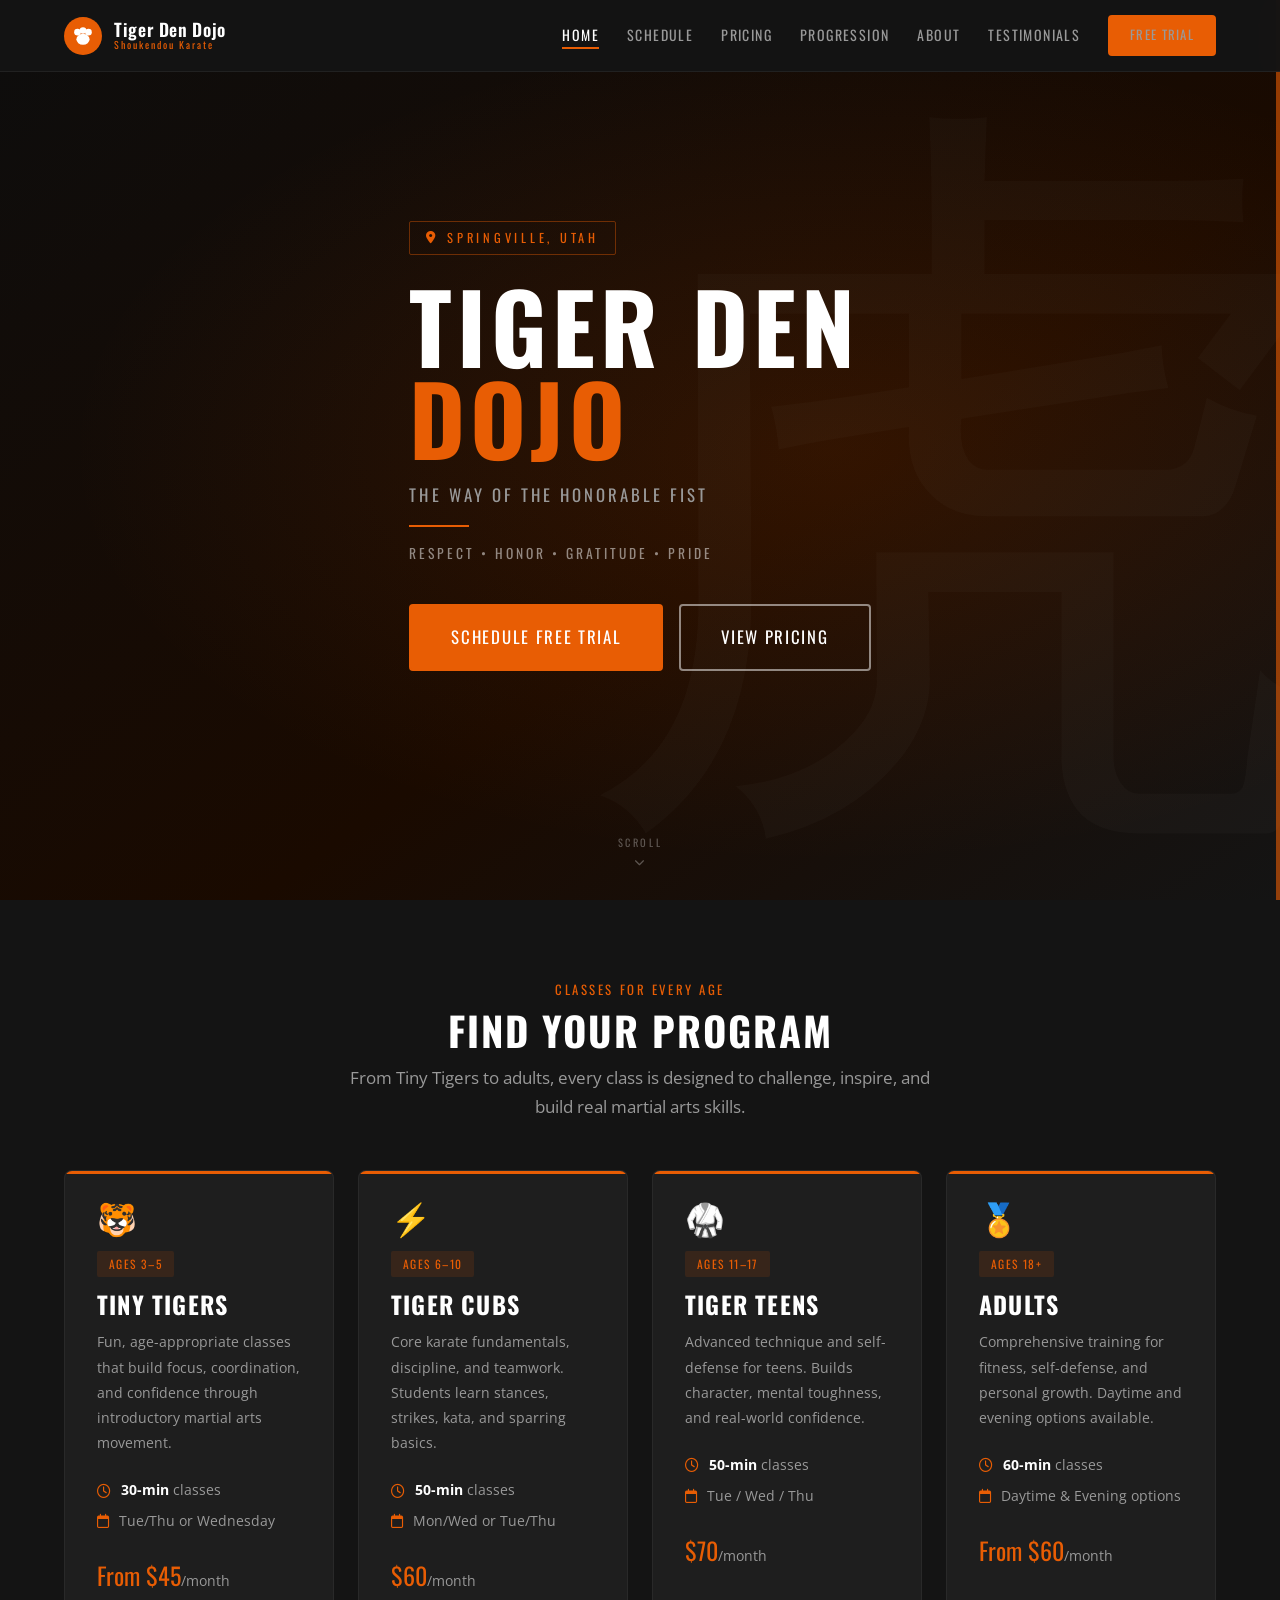
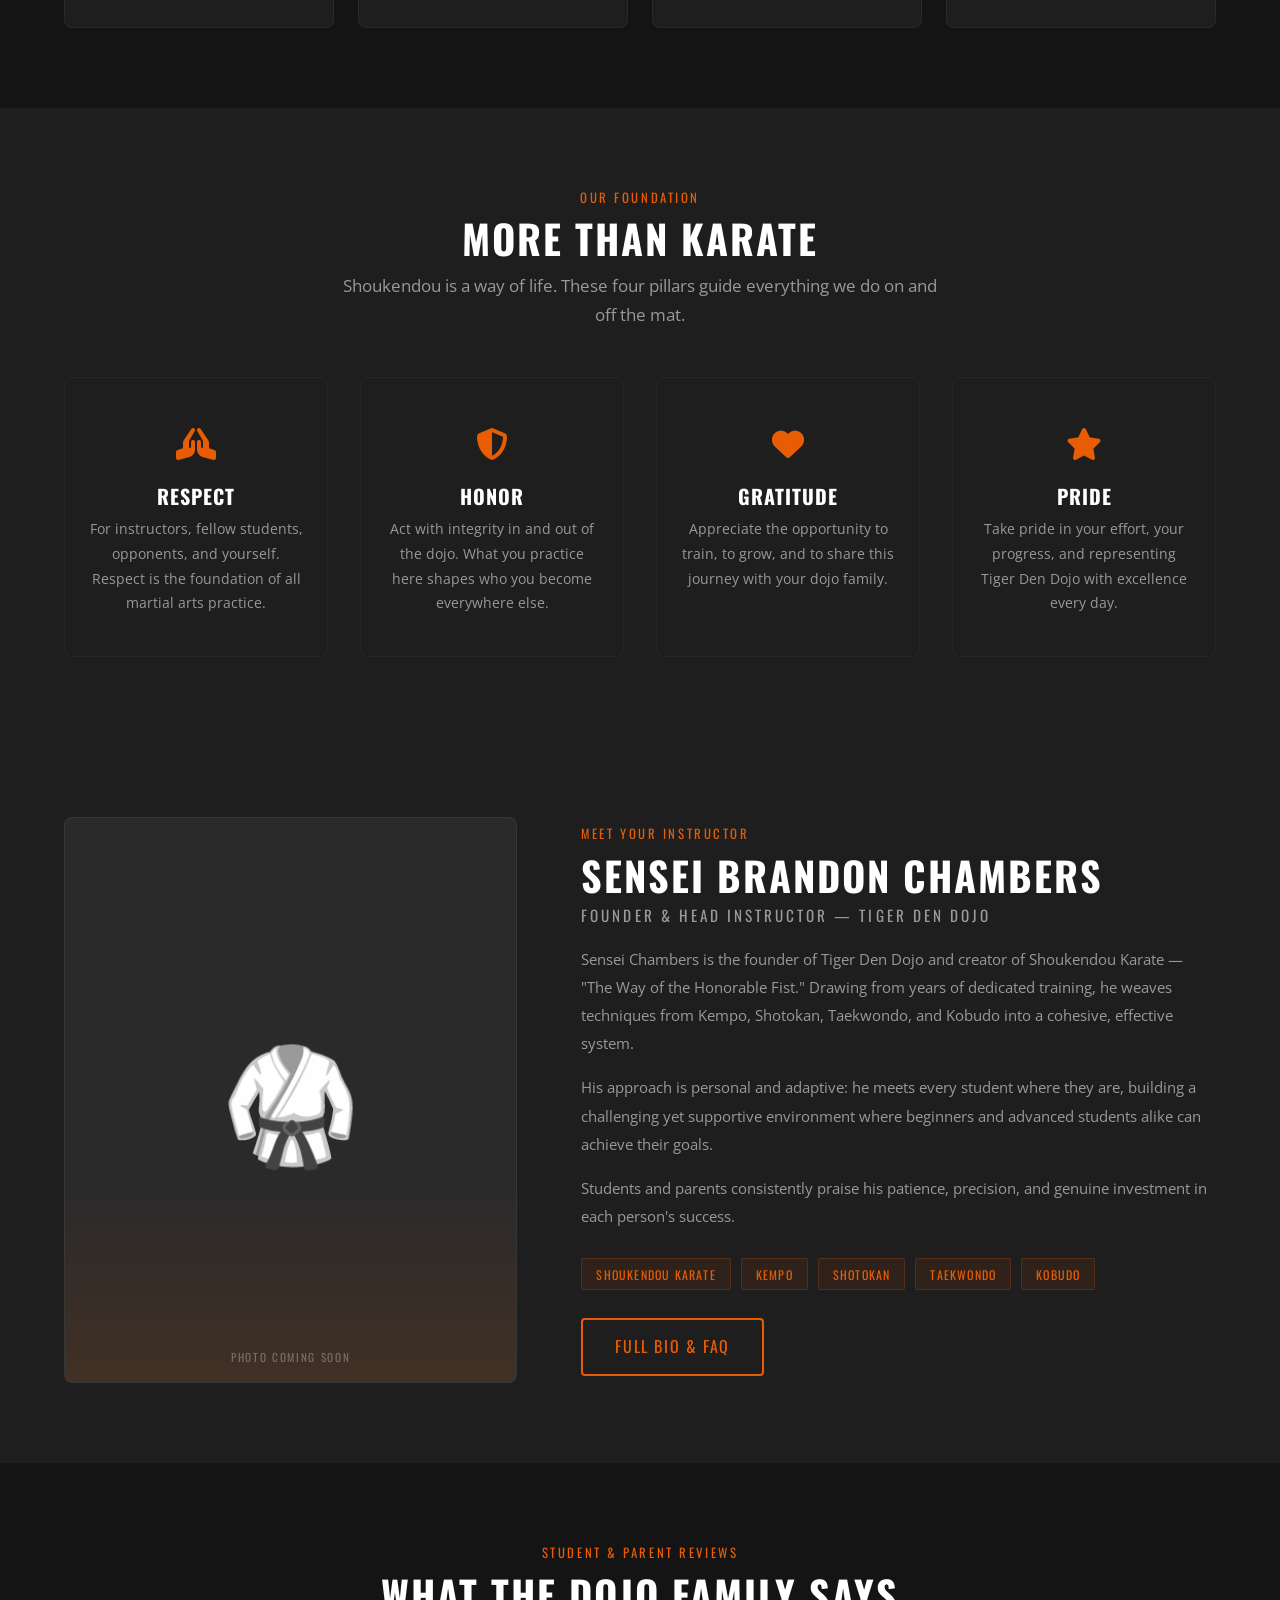
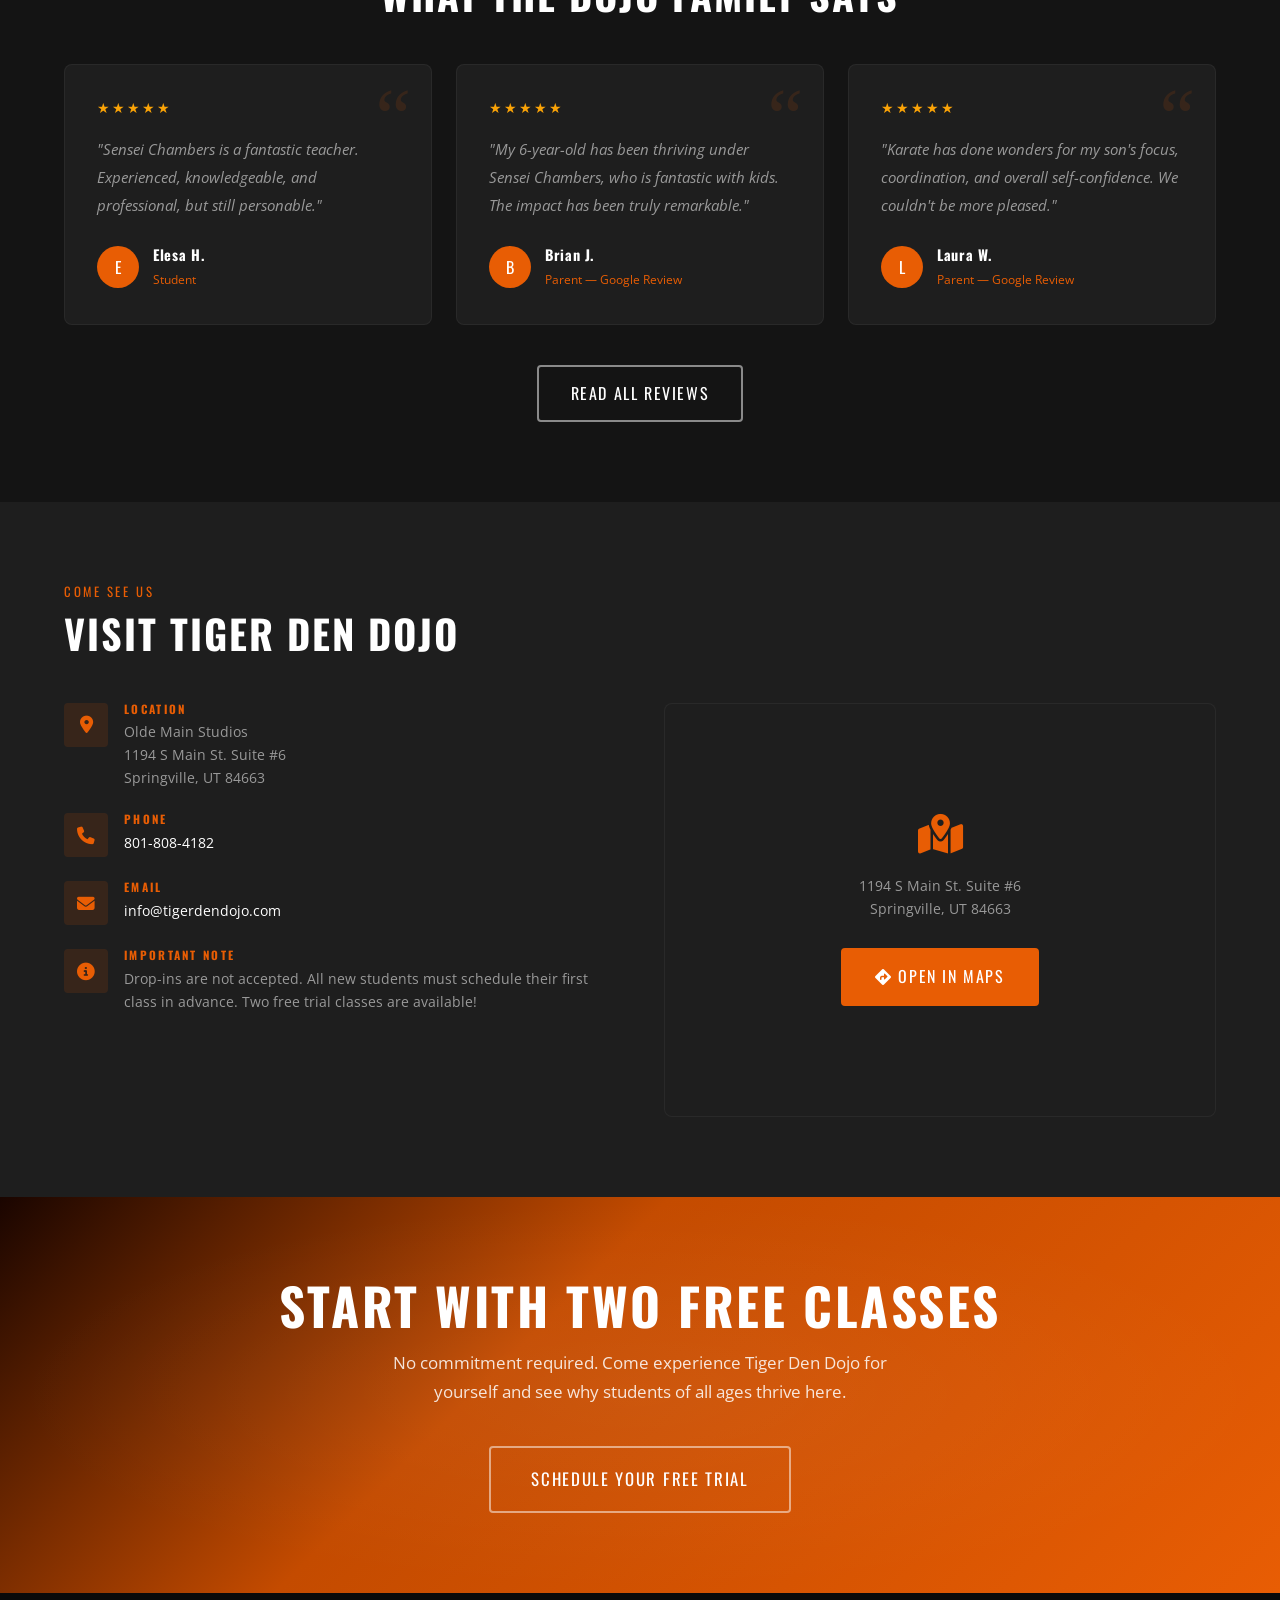
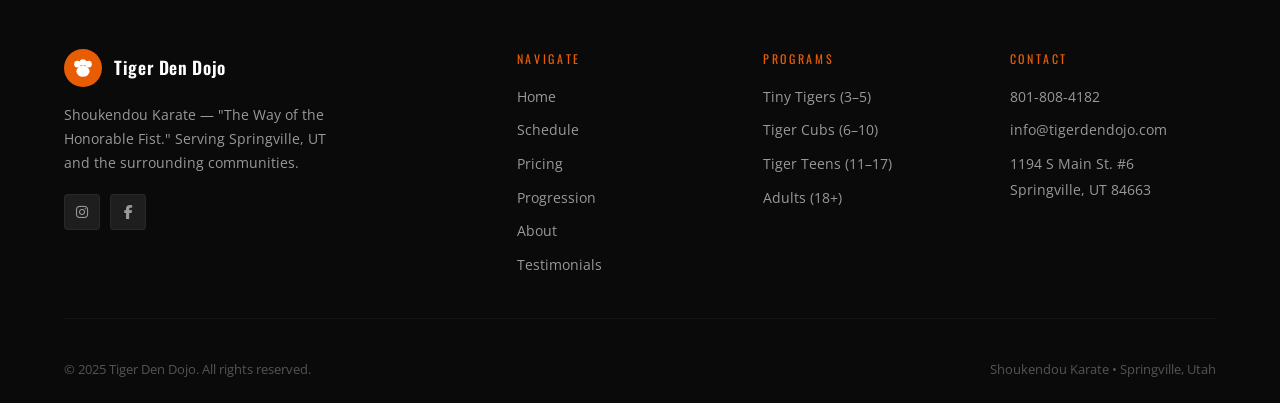
==== commit 61acee37: "added progression page" ====
--- a/index.html
+++ b/index.html
@@ -37,6 +37,7 @@
         <li><a href="index.html">Home</a></li>
         <li><a href="schedule.html">Schedule</a></li>
         <li><a href="pricing.html">Pricing</a></li>
+        <li><a href="progression.html">Progression</a></li>
         <li><a href="about.html">About</a></li>
         <li><a href="testimonials.html">Testimonials</a></li>
         <li><a href="schedule.html" class="btn btn-primary">Free Trial</a></li>
@@ -344,7 +345,8 @@
             <li><a href="index.html">Home</a></li>
             <li><a href="schedule.html">Schedule</a></li>
             <li><a href="pricing.html">Pricing</a></li>
-            <li><a href="about.html">About</a></li>
+            <li><a href="progression.html">Progression</a></li>
+        <li><a href="about.html">About</a></li>
             <li><a href="testimonials.html">Testimonials</a></li>
           </ul>
         </div>
--- a/css/style.css
+++ b/css/style.css
@@ -1466,6 +1466,300 @@
 
 .info-box p:last-child {
   margin-bottom: 0;
+}
+
+/* === BELT PROGRESSION === */
+.belt-overview {
+  display: flex;
+  flex-wrap: wrap;
+  gap: 0.5rem;
+  margin-bottom: 2.5rem;
+  padding: 1.25rem 1.5rem;
+  background: var(--dark-2);
+  border-radius: var(--radius-lg);
+  border: 1px solid rgba(255, 255, 255, 0.05);
+}
+
+.belt-pill {
+  display: flex;
+  align-items: center;
+  gap: 0.5rem;
+  padding: 0.35rem 0.875rem;
+  border-radius: 20px;
+  border: 1px solid;
+  font-family: var(--font-heading);
+  font-size: 0.72rem;
+  letter-spacing: 0.1em;
+  text-transform: uppercase;
+  cursor: pointer;
+  background: none;
+  transition: opacity var(--transition), transform var(--transition);
+}
+
+.belt-pill:hover {
+  opacity: 0.75;
+  transform: translateY(-1px);
+}
+
+.belt-pip {
+  width: 8px;
+  height: 8px;
+  border-radius: 50%;
+  flex-shrink: 0;
+}
+
+.belt-cards {
+  display: flex;
+  flex-direction: column;
+  gap: 0.625rem;
+}
+
+.belt-card {
+  background: var(--dark-2);
+  border: 1px solid rgba(255, 255, 255, 0.05);
+  border-top: 3px solid var(--belt-color, var(--orange));
+  border-radius: var(--radius-lg);
+  overflow: hidden;
+  transition: box-shadow var(--transition);
+}
+
+.belt-card:hover {
+  box-shadow: 0 4px 24px rgba(0, 0, 0, 0.25);
+}
+
+.belt-card-header {
+  display: flex;
+  align-items: center;
+  justify-content: space-between;
+  padding: 1.125rem 1.5rem;
+  cursor: pointer;
+  user-select: none;
+  gap: 1rem;
+}
+
+.belt-card-left {
+  display: flex;
+  align-items: center;
+  gap: 1rem;
+}
+
+.belt-swatch {
+  width: 5px;
+  height: 40px;
+  border-radius: 3px;
+  background: var(--belt-color, var(--orange));
+  flex-shrink: 0;
+}
+
+.belt-name {
+  font-size: 1.2rem;
+  font-family: var(--font-heading);
+  text-transform: uppercase;
+  letter-spacing: 0.05em;
+  line-height: 1.1;
+  margin-bottom: 0.2rem;
+}
+
+.belt-eval-time {
+  font-size: 0.76rem;
+  color: var(--gray);
+  font-family: var(--font-heading);
+  letter-spacing: 0.08em;
+}
+
+.belt-card-right {
+  display: flex;
+  align-items: center;
+  gap: 0.625rem;
+  flex-shrink: 0;
+}
+
+.belt-badge {
+  display: flex;
+  align-items: center;
+  gap: 0.375rem;
+  font-family: var(--font-heading);
+  font-size: 0.7rem;
+  letter-spacing: 0.1em;
+  text-transform: uppercase;
+  color: var(--gray);
+  padding: 0.25rem 0.75rem;
+  background: rgba(255, 255, 255, 0.04);
+  border-radius: 20px;
+  white-space: nowrap;
+}
+
+.belt-toggle {
+  color: var(--gray);
+  font-size: 0.85rem;
+  transition: transform var(--transition), color var(--transition);
+  flex-shrink: 0;
+  margin-left: 0.25rem;
+}
+
+.belt-card.open .belt-toggle {
+  transform: rotate(180deg);
+  color: var(--belt-color, var(--orange));
+}
+
+.belt-card-body {
+  max-height: 0;
+  overflow: hidden;
+  transition: max-height 0.4s ease;
+  padding: 0 1.5rem;
+}
+
+.belt-card.open .belt-card-body {
+  max-height: 2000px;
+  padding: 0 1.5rem 1.5rem;
+}
+
+.req-grid {
+  display: grid;
+  grid-template-columns: repeat(auto-fill, minmax(210px, 1fr));
+  gap: 0.875rem;
+  margin-bottom: 1rem;
+}
+
+.req-section {
+  background: rgba(255, 255, 255, 0.03);
+  border-radius: var(--radius);
+  padding: 0.875rem 1rem;
+  border: 1px solid rgba(255, 255, 255, 0.04);
+}
+
+.req-label {
+  font-family: var(--font-heading);
+  font-size: 0.68rem;
+  letter-spacing: 0.18em;
+  text-transform: uppercase;
+  color: var(--belt-color, var(--orange));
+  margin-bottom: 0.5rem;
+}
+
+.req-items {
+  display: flex;
+  flex-wrap: wrap;
+  gap: 0.35rem;
+}
+
+.req-tag {
+  display: inline-block;
+  background: rgba(255, 255, 255, 0.05);
+  border: 1px solid rgba(255, 255, 255, 0.08);
+  color: var(--white);
+  font-size: 0.78rem;
+  padding: 0.18rem 0.55rem;
+  border-radius: 3px;
+  line-height: 1.5;
+}
+
+.req-empty {
+  color: var(--gray);
+  font-size: 0.85rem;
+  opacity: 0.4;
+}
+
+.physical-requirements {
+  background: rgba(255, 255, 255, 0.02);
+  border-radius: var(--radius);
+  padding: 0.875rem 1.25rem;
+  border: 1px solid rgba(255, 255, 255, 0.05);
+  margin-bottom: 0.875rem;
+}
+
+.physical-header {
+  font-family: var(--font-heading);
+  font-size: 0.7rem;
+  letter-spacing: 0.18em;
+  text-transform: uppercase;
+  color: var(--gold);
+  margin-bottom: 0.75rem;
+}
+
+.physical-grid {
+  display: flex;
+  flex-wrap: wrap;
+  gap: 1.5rem;
+}
+
+.physical-item {
+  display: flex;
+  flex-direction: column;
+  gap: 0.15rem;
+}
+
+.physical-label {
+  font-size: 0.68rem;
+  color: var(--gray);
+  text-transform: uppercase;
+  letter-spacing: 0.12em;
+  font-family: var(--font-heading);
+}
+
+.physical-value {
+  font-family: var(--font-heading);
+  font-size: 1rem;
+  color: var(--white);
+  letter-spacing: 0.04em;
+}
+
+.additional-requirements {
+  background: rgba(232, 93, 4, 0.06);
+  border-radius: var(--radius);
+  padding: 0.875rem 1.25rem;
+  border: 1px solid rgba(232, 93, 4, 0.15);
+}
+
+.additional-header {
+  font-family: var(--font-heading);
+  font-size: 0.7rem;
+  letter-spacing: 0.18em;
+  text-transform: uppercase;
+  color: var(--orange);
+  margin-bottom: 0.75rem;
+}
+
+.additional-items {
+  display: flex;
+  flex-wrap: wrap;
+  gap: 0.5rem;
+}
+
+.additional-tag {
+  display: inline-block;
+  background: rgba(232, 93, 4, 0.1);
+  border: 1px solid rgba(232, 93, 4, 0.2);
+  color: var(--orange);
+  font-family: var(--font-heading);
+  font-size: 0.72rem;
+  letter-spacing: 0.08em;
+  text-transform: uppercase;
+  padding: 0.28rem 0.7rem;
+  border-radius: 3px;
+}
+
+.prog-loading,
+.prog-error {
+  text-align: center;
+  padding: 4rem 2rem;
+  color: var(--gray);
+}
+
+.prog-error i {
+  font-size: 2.5rem;
+  color: var(--orange);
+  margin-bottom: 1rem;
+  display: block;
+}
+
+.prog-error code {
+  background: var(--dark-3);
+  padding: 0.15rem 0.5rem;
+  border-radius: 3px;
+  font-family: monospace;
+  font-size: 0.85rem;
+  color: var(--orange-light);
 }
 
 /* === RESPONSIVE === */
